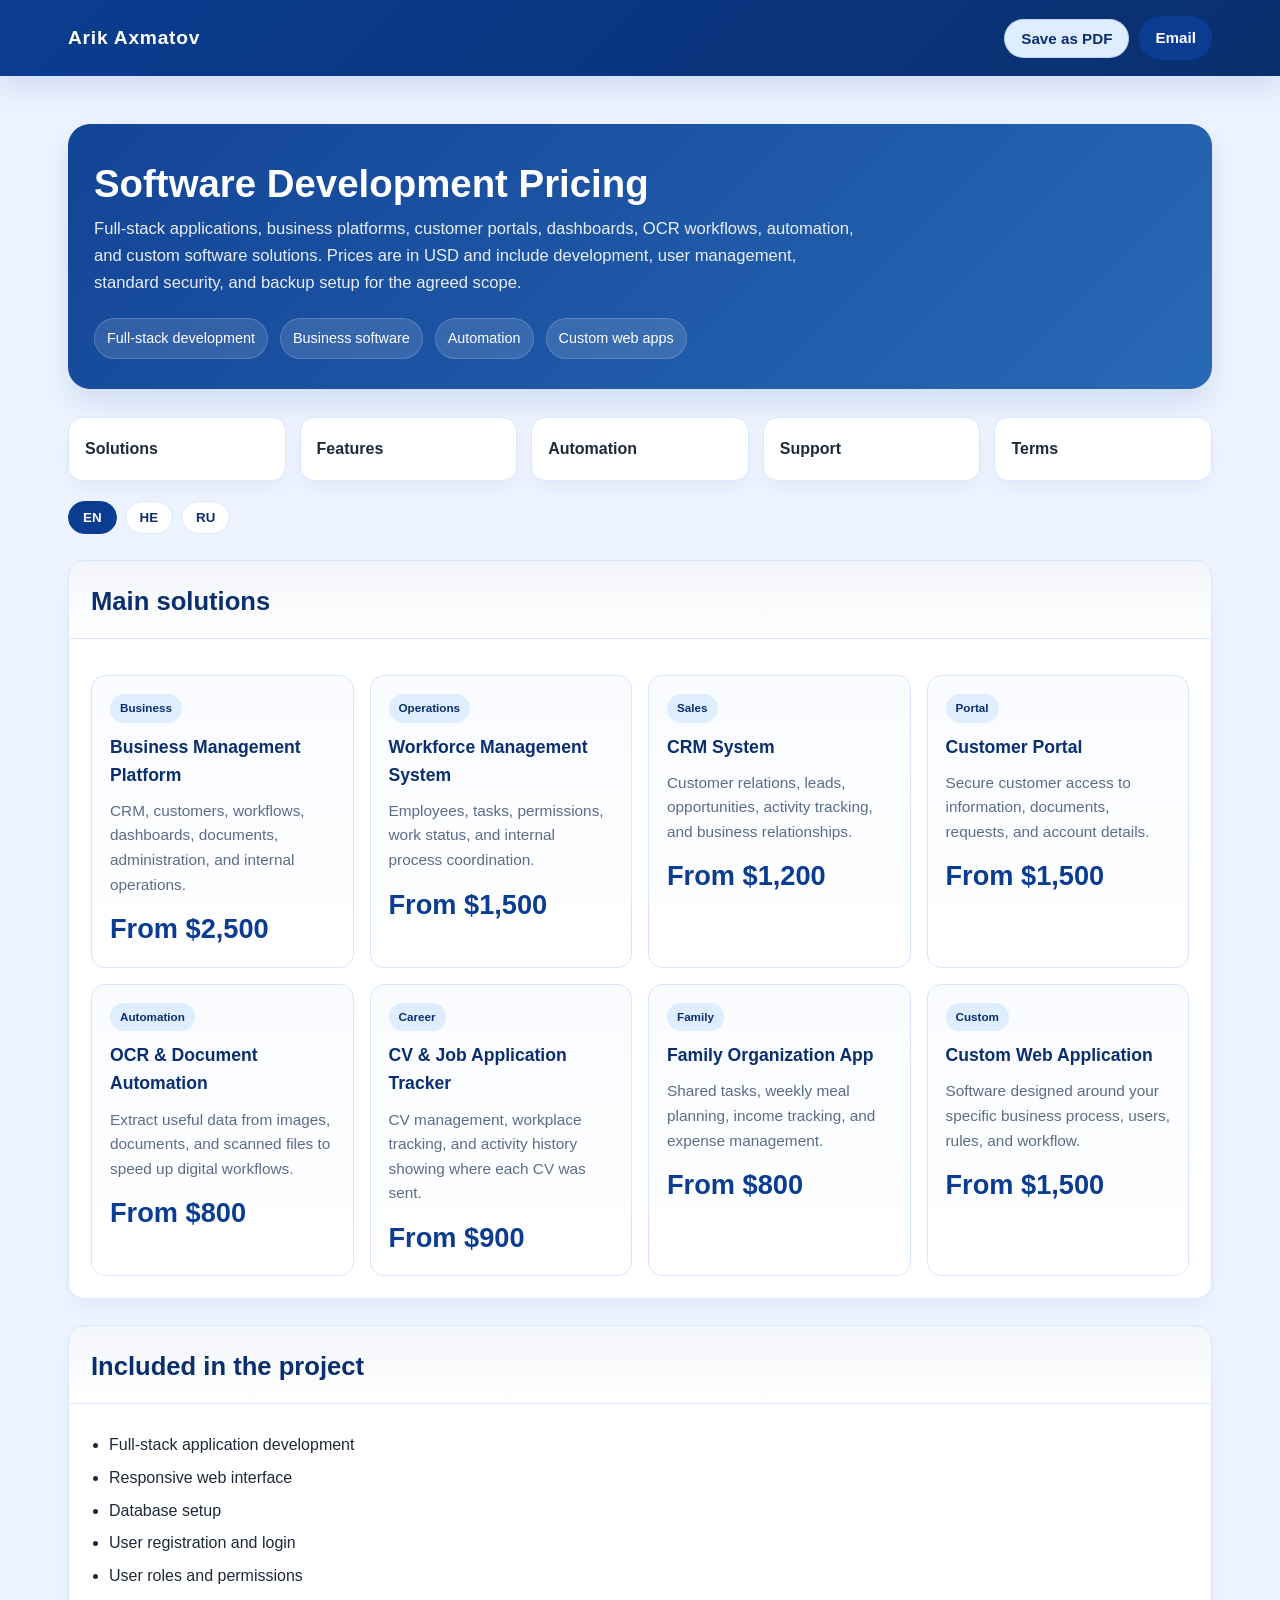
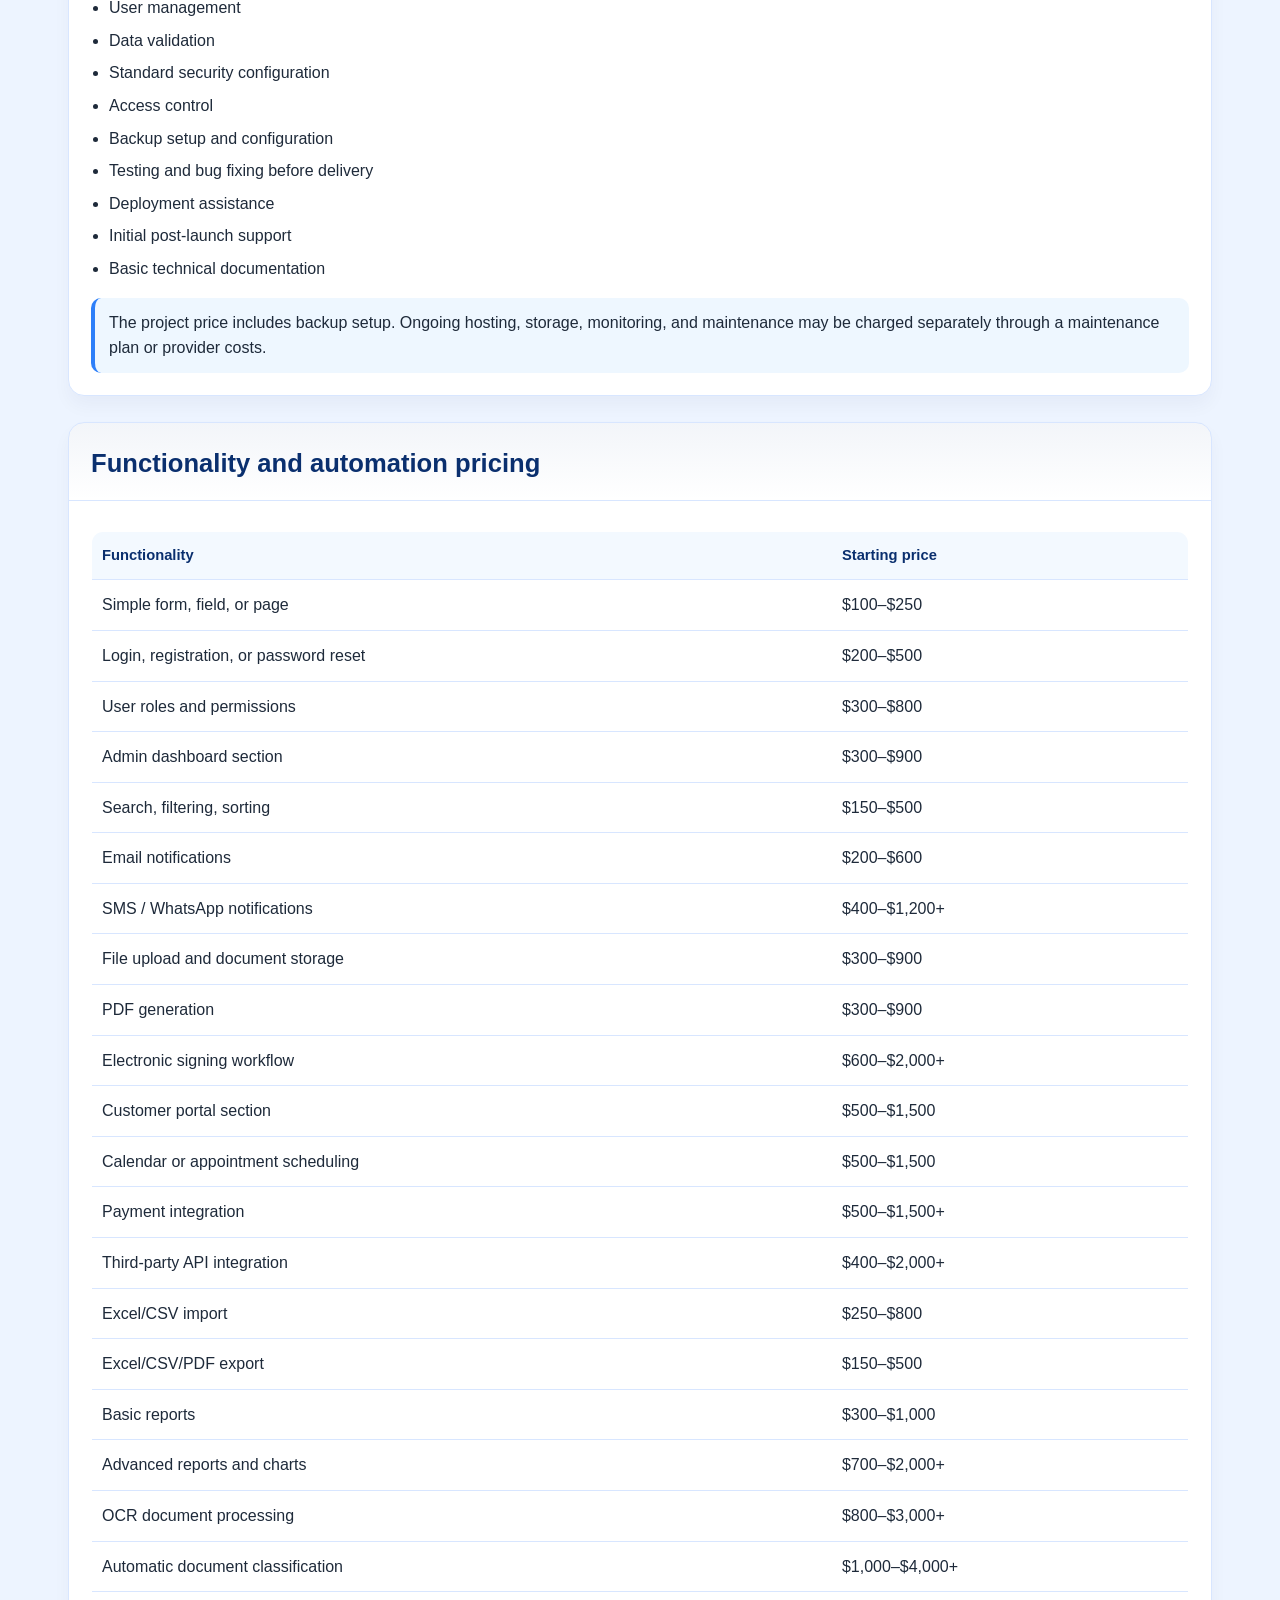
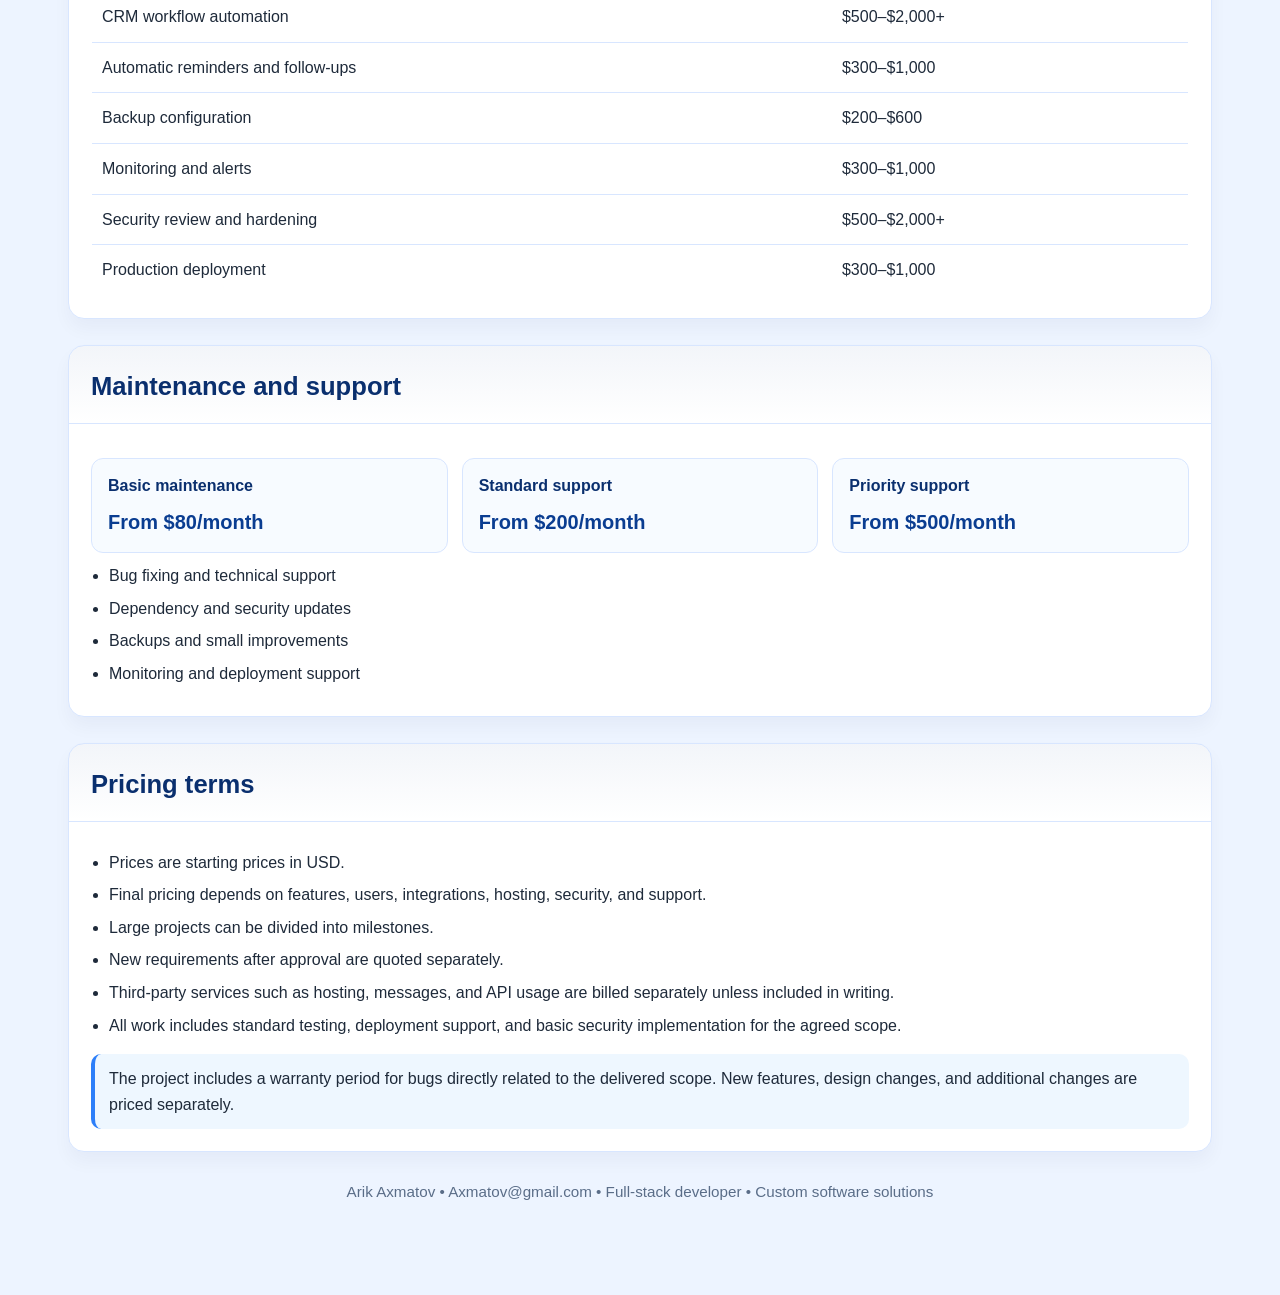
==== pricing.html @ 7293fa76 "Create interactive pricing page for Arik Axmatov in the repository root." ====
<!DOCTYPE html>
<html lang="en">
<head>
  <meta charset="UTF-8" />
  <meta name="viewport" content="width=device-width, initial-scale=1.0" />
  <title>Arik Axmatov | Software Pricing</title>
  <style>
    :root {
      --bg: #edf4ff;
      --panel: #ffffff;
      --primary: #0a3d91;
      --primary-dark: #0a2f6e;
      --primary-soft: #dfeeff;
      --accent: #2d7ff9;
      --text: #1e2a3a;
      --muted: #5a6d88;
      --line: #d8e6ff;
      --success: #1ca56d;
      --warning: #ef8b22;
      --shadow: 0 14px 30px rgba(10, 61, 145, 0.12);
      --radius: 16px;
    }

    * { box-sizing: border-box; }

    html { scroll-behavior: smooth; }

    body {
      margin: 0;
      font-family: Arial, Helvetica, sans-serif;
      background: var(--bg);
      color: var(--text);
      line-height: 1.6;
    }

    .container {
      max-width: 1180px;
      margin: 0 auto;
      padding: 20px 18px 70px;
    }

    .topbar {
      background: linear-gradient(135deg, var(--primary) 0%, var(--primary-dark) 100%);
      color: white;
      box-shadow: var(--shadow);
      position: sticky;
      top: 0;
      z-index: 100;
    }

    .topbar-inner {
      max-width: 1180px;
      margin: 0 auto;
      padding: 16px 18px;
      display: flex;
      align-items: center;
      justify-content: space-between;
      gap: 14px;
      flex-wrap: wrap;
    }

    .brand {
      font-size: 1.2rem;
      font-weight: 700;
      letter-spacing: 0.04em;
    }

    .top-actions {
      display: flex;
      align-items: center;
      gap: 10px;
      flex-wrap: wrap;
    }

    .btn {
      appearance: none;
      border: none;
      border-radius: 999px;
      padding: 10px 16px;
      font-size: 0.95rem;
      font-weight: 600;
      cursor: pointer;
      text-decoration: none;
      transition: 0.2s ease;
      display: inline-block;
      white-space: nowrap;
    }

    .btn-primary {
      background: var(--primary);
      color: white;
    }

    .btn-primary:hover { background: var(--primary-dark); }

    .btn-light {
      background: var(--primary-soft);
      color: var(--primary-dark);
      border: 1px solid rgba(10, 61, 145, 0.15);
    }

    .btn-light:hover { background: #d5e9ff; }

    .hero {
      background: linear-gradient(135deg, rgba(10, 61, 145, 0.96), rgba(19, 90, 173, 0.9));
      color: white;
      border-radius: 22px;
      padding: 38px 26px 30px;
      box-shadow: var(--shadow);
      margin-top: 28px;
      margin-bottom: 24px;
    }

    .hero h1 {
      margin: 0 0 10px;
      font-size: clamp(2rem, 3vw, 3.1rem);
      line-height: 1.15;
    }

    .hero p {
      margin: 0;
      max-width: 760px;
      color: rgba(255,255,255,0.9);
      font-size: 1.04rem;
    }

    .hero-meta {
      display: flex;
      flex-wrap: wrap;
      gap: 12px;
      margin-top: 22px;
    }

    .hero-badge {
      background: rgba(255,255,255,0.12);
      border: 1px solid rgba(255,255,255,0.18);
      padding: 8px 12px;
      border-radius: 999px;
      font-size: 0.9rem;
    }

    .nav-grid {
      display: grid;
      grid-template-columns: repeat(auto-fit, minmax(160px, 1fr));
      gap: 14px;
      margin: 28px 0 20px;
    }

    .nav-item {
      background: var(--panel);
      border: 1px solid var(--line);
      border-radius: 14px;
      padding: 18px 16px;
      box-shadow: 0 10px 18px rgba(17, 32, 68, 0.04);
      text-decoration: none;
      color: var(--text);
      font-weight: 700;
      display: block;
      transition: 0.2s ease;
    }

    .nav-item:hover {
      transform: translateY(-2px);
      border-color: rgba(45, 127, 249, 0.3);
      box-shadow: 0 12px 20px rgba(17, 32, 68, 0.08);
    }

    .section {
      background: var(--panel);
      border: 1px solid var(--line);
      border-radius: var(--radius);
      box-shadow: 0 10px 18px rgba(17, 32, 68, 0.04);
      margin-top: 26px;
      overflow: hidden;
    }

    .section-header {
      background: linear-gradient(180deg, rgba(10, 61, 145, 0.05), transparent);
      border-bottom: 1px solid var(--line);
      padding: 20px 22px 16px;
    }

    .section-header h2 {
      margin: 0;
      font-size: clamp(1.3rem, 2vw, 2rem);
      color: var(--primary-dark);
    }

    .section-body {
      padding: 18px 22px 22px;
    }

    .lang-switcher {
      display: flex;
      flex-wrap: wrap;
      gap: 8px;
      margin: 18px 0 0;
    }

    .lang-btn {
      background: white;
      color: var(--primary-dark);
      border: 1px solid var(--line);
      border-radius: 999px;
      padding: 8px 14px;
      font-weight: 700;
      cursor: pointer;
    }

    .lang-btn.active {
      background: var(--primary);
      color: white;
      border-color: var(--primary);
    }

    .lang-panel { display: none; }
    .lang-panel.active { display: block; }

    .price-grid {
      display: grid;
      grid-template-columns: repeat(auto-fit, minmax(260px, 1fr));
      gap: 16px;
      margin-top: 18px;
    }

    .card {
      background: linear-gradient(180deg, #f9fbff, #ffffff);
      border: 1px solid var(--line);
      border-radius: 14px;
      padding: 18px 18px 16px;
      min-height: 220px;
      position: relative;
    }

    .card h3 {
      margin: 0 0 10px;
      color: var(--primary-dark);
      font-size: 1.1rem;
    }

    .card p {
      margin: 0 0 10px;
      color: var(--muted);
      font-size: 0.96rem;
    }

    .price {
      font-size: 1.7rem;
      font-weight: 800;
      color: var(--primary);
      margin-top: 8px;
      display: block;
    }

    .price small {
      font-size: 0.75rem;
      color: var(--muted);
      font-weight: 600;
    }

    .card .tag {
      display: inline-block;
      background: var(--primary-soft);
      color: var(--primary-dark);
      border-radius: 999px;
      padding: 5px 10px;
      font-size: 0.73rem;
      font-weight: 700;
      margin-bottom: 10px;
    }

    table {
      width: 100%;
      border-collapse: collapse;
      overflow: hidden;
      border-radius: 12px;
      background: white;
      border: 1px solid var(--line);
      margin-top: 12px;
    }

    th, td {
      text-align: left;
      border-bottom: 1px solid var(--line);
      padding: 12px 10px;
      vertical-align: top;
    }

    th {
      background: #f3f9ff;
      color: var(--primary-dark);
      font-size: 0.92rem;
    }

    tr:last-child td { border-bottom: none; }

    ul {
      margin: 10px 0 0 18px;
      padding: 0;
      color: var(--text);
    }

    li { margin-bottom: 7px; }

    .faq {
      display: grid;
      grid-template-columns: repeat(auto-fit, minmax(260px, 1fr));
      gap: 14px;
      margin-top: 16px;
    }

    .mini-box {
      background: #f7fbff;
      border: 1px solid var(--line);
      border-radius: 12px;
      padding: 14px 16px;
    }

    .mini-box h4 {
      margin: 0 0 8px;
      color: var(--primary-dark);
      font-size: 1rem;
    }

    .note {
      background: #eef7ff;
      border-left: 4px solid var(--accent);
      padding: 12px 14px;
      border-radius: 10px;
      color: var(--text);
      margin-top: 16px;
    }

    .footer {
      margin-top: 28px;
      text-align: center;
      color: var(--muted);
      font-size: 0.95rem;
      padding-bottom: 20px;
    }

    @media (max-width: 700px) {
      .hero { padding: 26px 18px 22px; }
      .section-header, .section-body { padding-left: 16px; padding-right: 16px; }
      table { display: block; overflow-x: auto; }
    }

    @media print {
      .topbar, .nav-grid, .lang-switcher, .btn, .top-actions { display: none !important; }
      body { background: white; }
      .section { break-inside: avoid; }
    }
  </style>
</head>
<body>
  <header class="topbar">
    <div class="topbar-inner">
      <div class="brand">Arik Axmatov</div>
      <div class="top-actions">
        <button class="btn btn-light" onclick="window.print()">Save as PDF</button>
        <a class="btn btn-primary" href="mailto:Axmatov@gmail.com">Email</a>
      </div>
    </div>
  </header>

  <div class="container">
    <section class="hero">
      <h1>Software Development Pricing</h1>
      <p>
        Full-stack applications, business platforms, customer portals, dashboards,
        OCR workflows, automation, and custom software solutions. Prices are in USD and
        include development, user management, standard security, and backup setup for the agreed scope.
      </p>
      <div class="hero-meta">
        <span class="hero-badge">Full-stack development</span>
        <span class="hero-badge">Business software</span>
        <span class="hero-badge">Automation</span>
        <span class="hero-badge">Custom web apps</span>
      </div>
    </section>

    <div class="nav-grid">
      <a class="nav-item" href="#solutions">Solutions</a>
      <a class="nav-item" href="#features">Features</a>
      <a class="nav-item" href="#automation">Automation</a>
      <a class="nav-item" href="#maintenance">Support</a>
      <a class="nav-item" href="#terms">Terms</a>
    </div>

    <div class="lang-switcher" aria-label="Language switcher">
      <button class="lang-btn active" data-lang="en">EN</button>
      <button class="lang-btn" data-lang="he">HE</button>
      <button class="lang-btn" data-lang="ru">RU</button>
    </div>

    <div id="en" class="lang-panel active">
      <section class="section" id="solutions">
        <div class="section-header">
          <h2>Main solutions</h2>
        </div>
        <div class="section-body">
          <div class="price-grid">
            <div class="card">
              <span class="tag">Business</span>
              <h3>Business Management Platform</h3>
              <p>CRM, customers, workflows, dashboards, documents, administration, and internal operations.</p>
              <span class="price">From $2,500</span>
            </div>
            <div class="card">
              <span class="tag">Operations</span>
              <h3>Workforce Management System</h3>
              <p>Employees, tasks, permissions, work status, and internal process coordination.</p>
              <span class="price">From $1,500</span>
            </div>
            <div class="card">
              <span class="tag">Sales</span>
              <h3>CRM System</h3>
              <p>Customer relations, leads, opportunities, activity tracking, and business relationships.</p>
              <span class="price">From $1,200</span>
            </div>
            <div class="card">
              <span class="tag">Portal</span>
              <h3>Customer Portal</h3>
              <p>Secure customer access to information, documents, requests, and account details.</p>
              <span class="price">From $1,500</span>
            </div>
            <div class="card">
              <span class="tag">Automation</span>
              <h3>OCR & Document Automation</h3>
              <p>Extract useful data from images, documents, and scanned files to speed up digital workflows.</p>
              <span class="price">From $800</span>
            </div>
            <div class="card">
              <span class="tag">Career</span>
              <h3>CV & Job Application Tracker</h3>
              <p>CV management, workplace tracking, and activity history showing where each CV was sent.</p>
              <span class="price">From $900</span>
            </div>
            <div class="card">
              <span class="tag">Family</span>
              <h3>Family Organization App</h3>
              <p>Shared tasks, weekly meal planning, income tracking, and expense management.</p>
              <span class="price">From $800</span>
            </div>
            <div class="card">
              <span class="tag">Custom</span>
              <h3>Custom Web Application</h3>
              <p>Software designed around your specific business process, users, rules, and workflow.</p>
              <span class="price">From $1,500</span>
            </div>
          </div>
        </div>
      </section>

      <section class="section" id="features">
        <div class="section-header">
          <h2>Included in the project</h2>
        </div>
        <div class="section-body">
          <ul>
            <li>Full-stack application development</li>
            <li>Responsive web interface</li>
            <li>Database setup</li>
            <li>User registration and login</li>
            <li>User roles and permissions</li>
            <li>User management</li>
            <li>Data validation</li>
            <li>Standard security configuration</li>
            <li>Access control</li>
            <li>Backup setup and configuration</li>
            <li>Testing and bug fixing before delivery</li>
            <li>Deployment assistance</li>
            <li>Initial post-launch support</li>
            <li>Basic technical documentation</li>
          </ul>
          <div class="note">
            The project price includes backup setup. Ongoing hosting, storage, monitoring, and maintenance may be charged separately through a maintenance plan or provider costs.
          </div>
        </div>
      </section>

      <section class="section" id="automation">
        <div class="section-header">
          <h2>Functionality and automation pricing</h2>
        </div>
        <div class="section-body">
          <table>
            <thead>
              <tr>
                <th>Functionality</th>
                <th>Starting price</th>
              </tr>
            </thead>
            <tbody>
              <tr><td>Simple form, field, or page</td><td>$100–$250</td></tr>
              <tr><td>Login, registration, or password reset</td><td>$200–$500</td></tr>
              <tr><td>User roles and permissions</td><td>$300–$800</td></tr>
              <tr><td>Admin dashboard section</td><td>$300–$900</td></tr>
              <tr><td>Search, filtering, sorting</td><td>$150–$500</td></tr>
              <tr><td>Email notifications</td><td>$200–$600</td></tr>
              <tr><td>SMS / WhatsApp notifications</td><td>$400–$1,200+</td></tr>
              <tr><td>File upload and document storage</td><td>$300–$900</td></tr>
              <tr><td>PDF generation</td><td>$300–$900</td></tr>
              <tr><td>Electronic signing workflow</td><td>$600–$2,000+</td></tr>
              <tr><td>Customer portal section</td><td>$500–$1,500</td></tr>
              <tr><td>Calendar or appointment scheduling</td><td>$500–$1,500</td></tr>
              <tr><td>Payment integration</td><td>$500–$1,500+</td></tr>
              <tr><td>Third-party API integration</td><td>$400–$2,000+</td></tr>
              <tr><td>Excel/CSV import</td><td>$250–$800</td></tr>
              <tr><td>Excel/CSV/PDF export</td><td>$150–$500</td></tr>
              <tr><td>Basic reports</td><td>$300–$1,000</td></tr>
              <tr><td>Advanced reports and charts</td><td>$700–$2,000+</td></tr>
              <tr><td>OCR document processing</td><td>$800–$3,000+</td></tr>
              <tr><td>Automatic document classification</td><td>$1,000–$4,000+</td></tr>
              <tr><td>CRM workflow automation</td><td>$500–$2,000+</td></tr>
              <tr><td>Automatic reminders and follow-ups</td><td>$300–$1,000</td></tr>
              <tr><td>Backup configuration</td><td>$200–$600</td></tr>
              <tr><td>Monitoring and alerts</td><td>$300–$1,000</td></tr>
              <tr><td>Security review and hardening</td><td>$500–$2,000+</td></tr>
              <tr><td>Production deployment</td><td>$300–$1,000</td></tr>
            </tbody>
          </table>
        </div>
      </section>

      <section class="section" id="maintenance">
        <div class="section-header">
          <h2>Maintenance and support</h2>
        </div>
        <div class="section-body">
          <div class="faq">
            <div class="mini-box">
              <h4>Basic maintenance</h4>
              <div class="price" style="font-size:1.25rem;">From $80/month</div>
            </div>
            <div class="mini-box">
              <h4>Standard support</h4>
              <div class="price" style="font-size:1.25rem;">From $200/month</div>
            </div>
            <div class="mini-box">
              <h4>Priority support</h4>
              <div class="price" style="font-size:1.25rem;">From $500/month</div>
            </div>
          </div>
          <ul>
            <li>Bug fixing and technical support</li>
            <li>Dependency and security updates</li>
            <li>Backups and small improvements</li>
            <li>Monitoring and deployment support</li>
          </ul>
        </div>
      </section>

      <section class="section" id="terms">
        <div class="section-header">
          <h2>Pricing terms</h2>
        </div>
        <div class="section-body">
          <ul>
            <li>Prices are starting prices in USD.</li>
            <li>Final pricing depends on features, users, integrations, hosting, security, and support.</li>
            <li>Large projects can be divided into milestones.</li>
            <li>New requirements after approval are quoted separately.</li>
            <li>Third-party services such as hosting, messages, and API usage are billed separately unless included in writing.</li>
            <li>All work includes standard testing, deployment support, and basic security implementation for the agreed scope.</li>
          </ul>
          <div class="note">
            The project includes a warranty period for bugs directly related to the delivered scope. New features, design changes, and additional changes are priced separately.
          </div>
        </div>
      </section>
    </div>

    <div id="he" class="lang-panel">
      <section class="section">
        <div class="section-header">
          <h2>מחירון שירותי פיתוח תוכנה</h2>
        </div>
        <div class="section-body">
          <p>פיתוח אפליקציות, פלטפורמות עסקיות, פורטלים ללקוחות, דשבורדים, אוטומציות, ופתרונות מותאמים אישית.</p>
          <div class="price-grid">
            <div class="card"><h3>פלטפורמת ניהול עסקית</h3><span class="price">מ-$2,500</span></div>
            <div class="card"><h3>מערכת ניהול עובדים</h3><span class="price">מ-$1,500</span></div>
            <div class="card"><h3>CRM</h3><span class="price">מ-$1,200</span></div>
            <div class="card"><h3>פורטל לקוחות</h3><span class="price">מ-$1,500</span></div>
            <div class="card"><h3>OCR ואוטומציה</h3><span class="price">מ-$800</span></div>
            <div class="card"><h3>מעקב קורות חיים והגשות</h3><span class="price">מ-$900</span></div>
            <div class="card"><h3>אפליקציית משפחה</h3><span class="price">מ-$800</span></div>
            <div class="card"><h3>יישום מותאם אישית</h3><span class="price">מ-$1,500</span></div>
          </div>
          <ul>
            <li>פיתוח מלא</li>
            <li>ניהול משתמשים והרשאות</li>
            <li>אבטחה בסיסית</li>
            <li>גיבויים</li>
            <li>תמיכה ראשונית</li>
          </ul>
        </div>
      </section>
    </div>

    <div id="ru" class="lang-panel">
      <section class="section">
        <div class="section-header">
          <h2>Прайс-лист разработки программного обеспечения</h2>
        </div>
        <div class="section-body">
          <p>Разработка веб-приложений, бизнес-платформ, клиентских порталов, автоматизаций и индивидуальных решений.</p>
          <div class="price-grid">
            <div class="card"><h3>Бизнес-платформа</h3><span class="price">от $2,500</span></div>
            <div class="card"><h3>Система управления персоналом</h3><span class="price">от $1,500</span></div>
            <div class="card"><h3>CRM</h3><span class="price">от $1,200</span></div>
            <div class="card"><h3>Клиентский портал</h3><span class="price">от $1,500</span></div>
            <div class="card"><h3>OCR и автоматизация документов</h3><span class="price">от $800</span></div>
            <div class="card"><h3>Трекер резюме и вакансий</h3><span class="price">от $900</span></div>
            <div class="card"><h3>Семейное приложение</h3><span class="price">от $800</span></div>
            <div class="card"><h3>Индивидуальное приложение</h3><span class="price">от $1,500</span></div>
          </div>
          <ul>
            <li>Полная разработка</li>
            <li>Управление пользователями</li>
            <li>Базовая безопасность</li>
            <li>Резервные копии</li>
            <li>Поддержка после запуска</li>
          </ul>
        </div>
      </section>
    </div>

    <div class="footer">
      Arik Axmatov • Axmatov@gmail.com • Full-stack developer • Custom software solutions
    </div>
  </div>

  <script>
    const langButtons = document.querySelectorAll('.lang-btn');
    const panels = document.querySelectorAll('.lang-panel');

    langButtons.forEach((button) => {
      button.addEventListener('click', () => {
        const target = button.dataset.lang;

        langButtons.forEach((btn) => btn.classList.toggle('active', btn === button));
        panels.forEach((panel) => {
          panel.classList.toggle('active', panel.id === target);
        });
      });
    });
  </script>
</body>
</html>
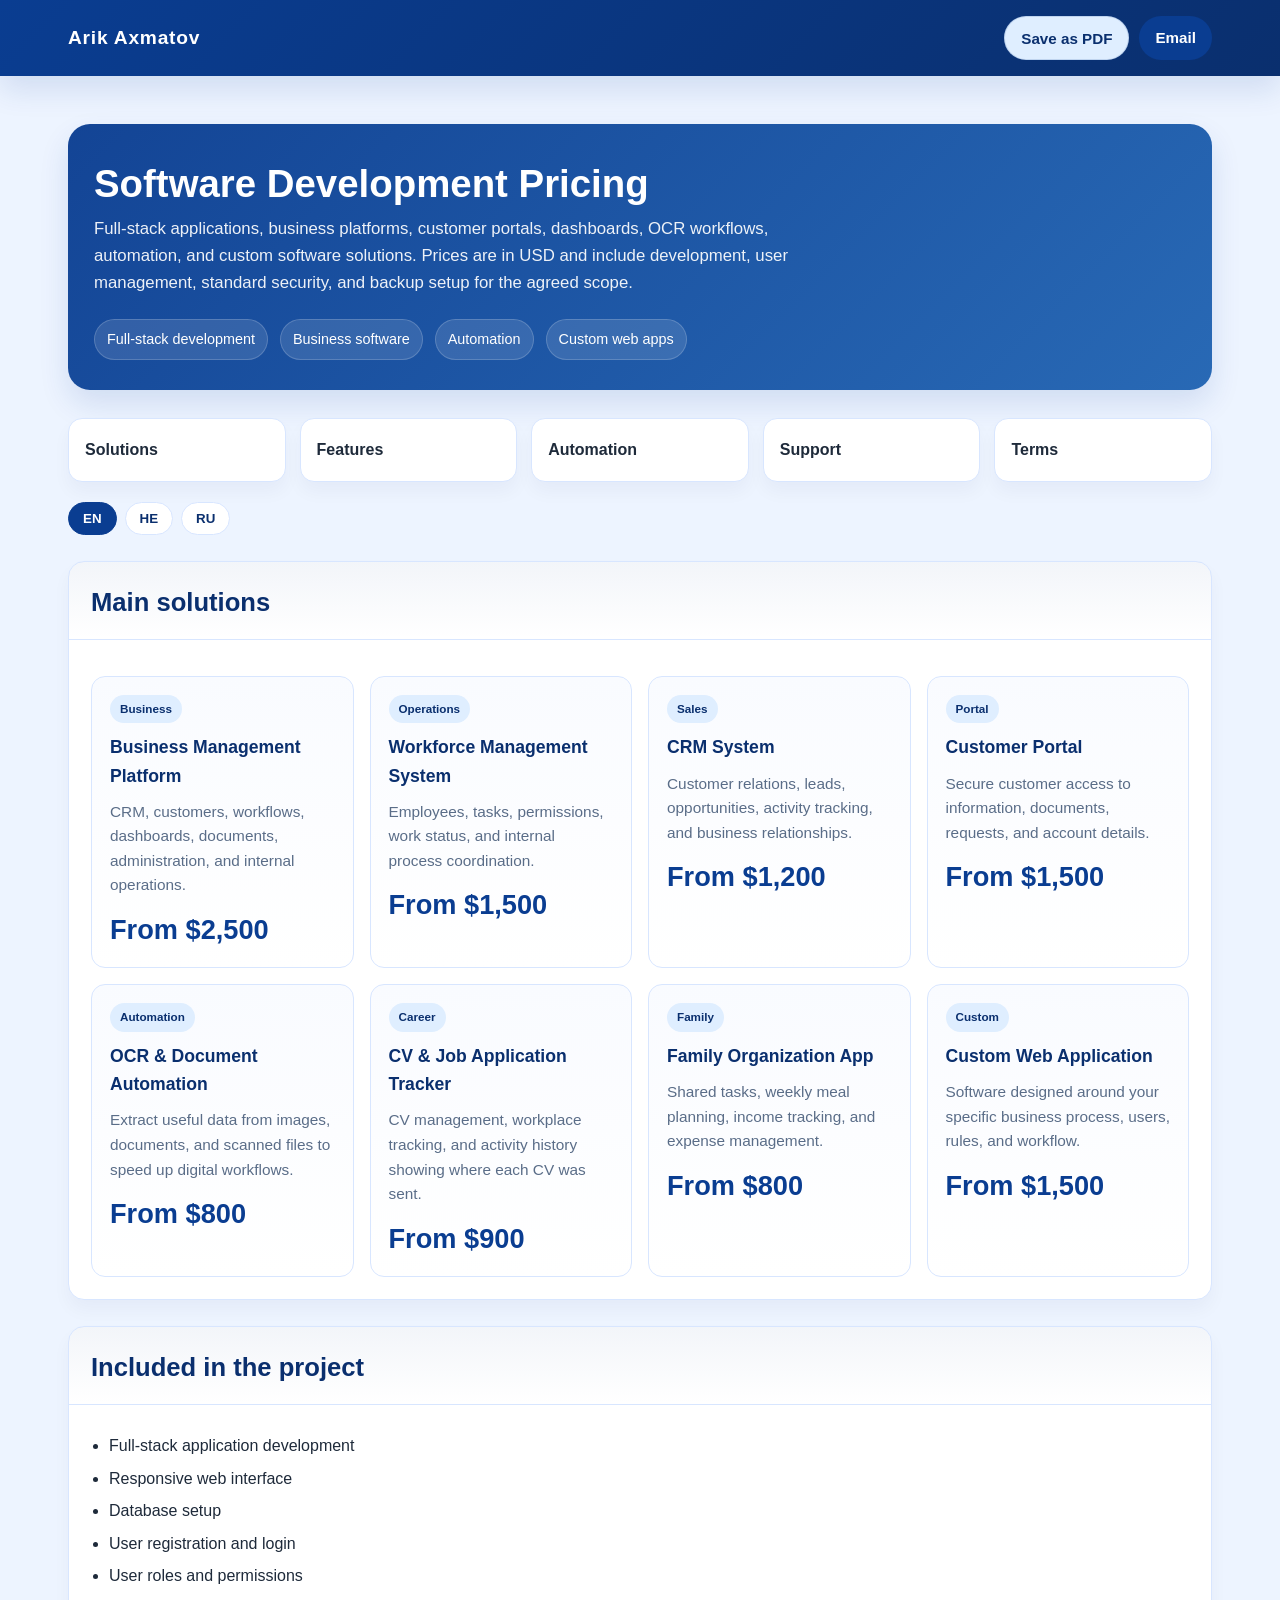
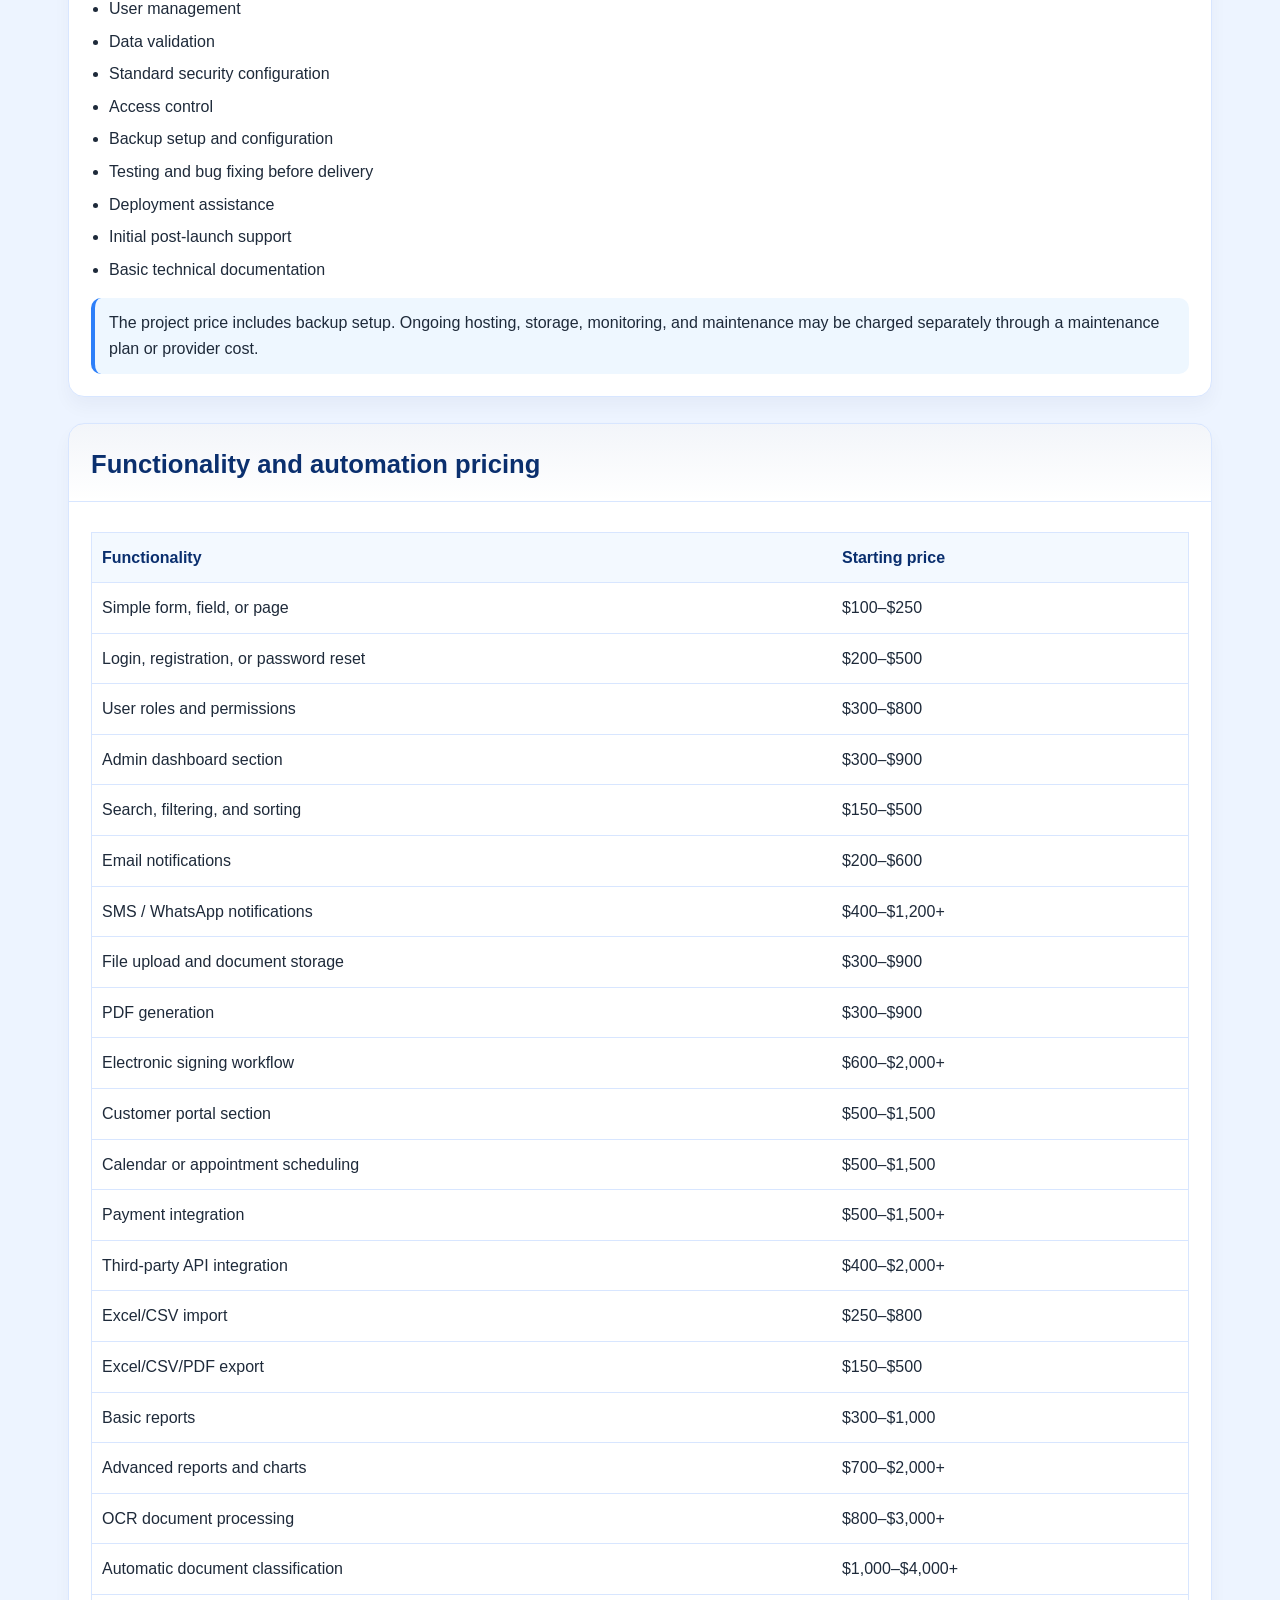
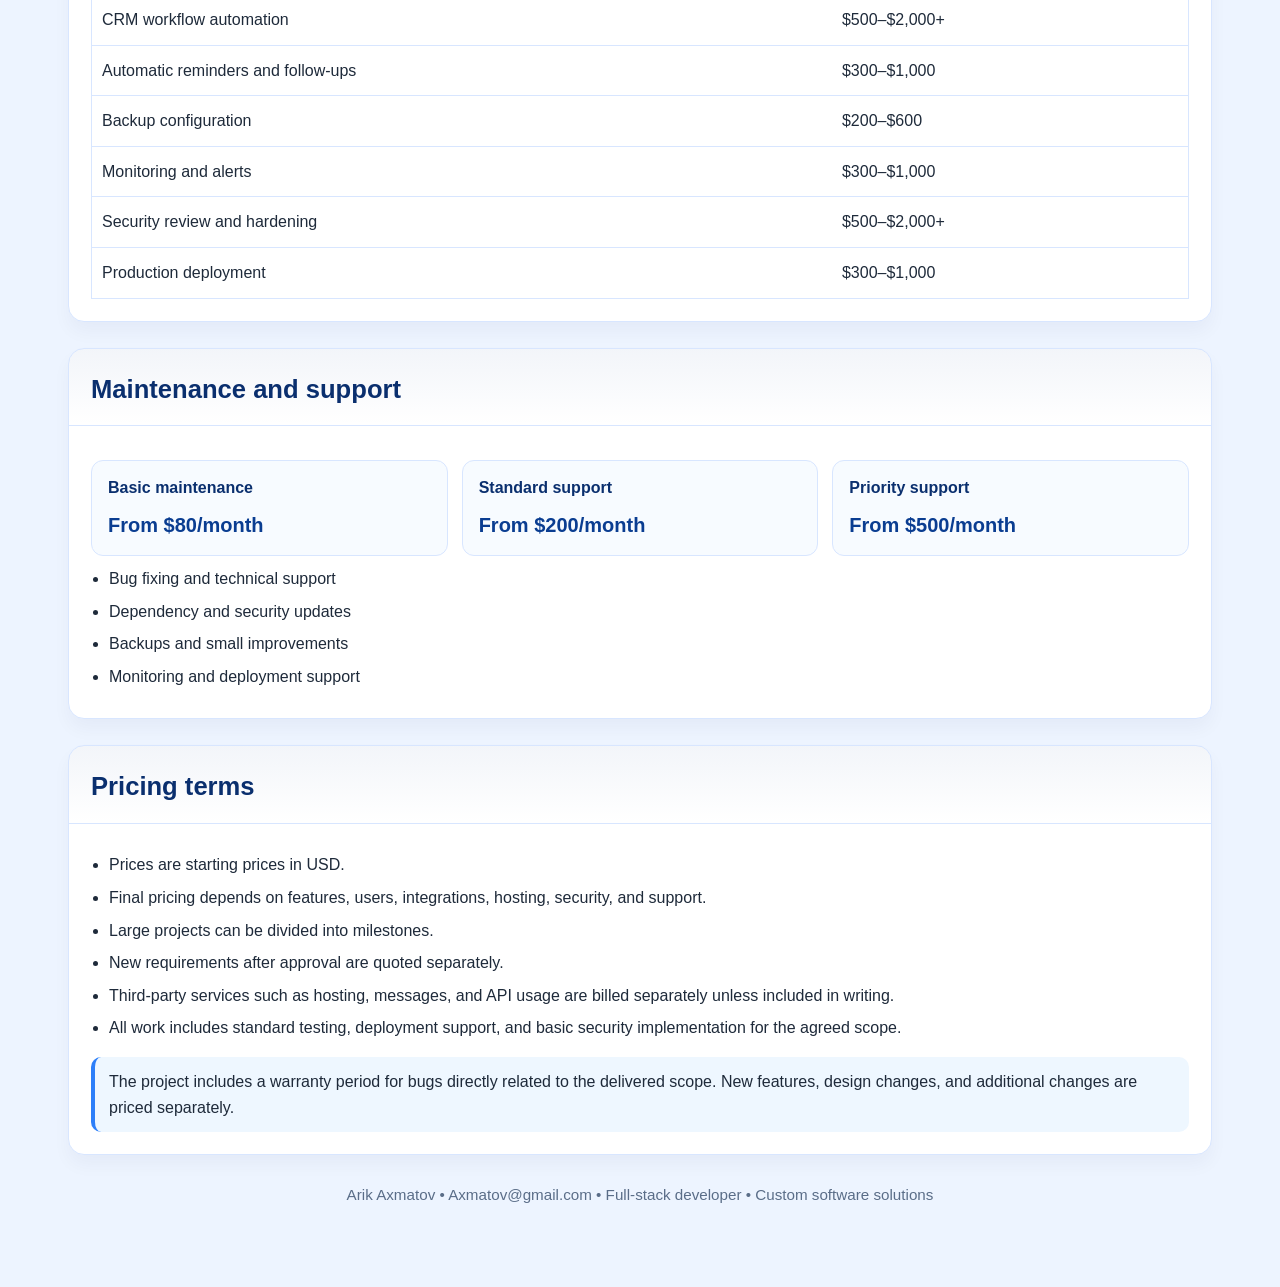
==== commit 7c2679a5: "Update pricing page with complete English/Hebrew/Russian translations and improved content." ====
--- a/pricing.html
+++ b/pricing.html
@@ -22,334 +22,64 @@
     }
 
     * { box-sizing: border-box; }
-
     html { scroll-behavior: smooth; }
-
     body {
-      margin: 0;
-      font-family: Arial, Helvetica, sans-serif;
-      background: var(--bg);
-      color: var(--text);
-      line-height: 1.6;
-    }
-
-    .container {
-      max-width: 1180px;
-      margin: 0 auto;
-      padding: 20px 18px 70px;
-    }
-
+      margin: 0; font-family: Arial, Helvetica, sans-serif; background: var(--bg); color: var(--text); line-height: 1.6;
+    }
+    .container { max-width: 1180px; margin: 0 auto; padding: 20px 18px 60px; }
     .topbar {
       background: linear-gradient(135deg, var(--primary) 0%, var(--primary-dark) 100%);
-      color: white;
-      box-shadow: var(--shadow);
-      position: sticky;
-      top: 0;
-      z-index: 100;
-    }
-
-    .topbar-inner {
-      max-width: 1180px;
-      margin: 0 auto;
-      padding: 16px 18px;
-      display: flex;
-      align-items: center;
-      justify-content: space-between;
-      gap: 14px;
-      flex-wrap: wrap;
-    }
-
-    .brand {
-      font-size: 1.2rem;
-      font-weight: 700;
-      letter-spacing: 0.04em;
-    }
-
-    .top-actions {
-      display: flex;
-      align-items: center;
-      gap: 10px;
-      flex-wrap: wrap;
-    }
-
-    .btn {
-      appearance: none;
-      border: none;
-      border-radius: 999px;
-      padding: 10px 16px;
-      font-size: 0.95rem;
-      font-weight: 600;
-      cursor: pointer;
-      text-decoration: none;
-      transition: 0.2s ease;
-      display: inline-block;
-      white-space: nowrap;
-    }
-
-    .btn-primary {
-      background: var(--primary);
-      color: white;
-    }
-
+      color: white; position: sticky; top: 0; z-index: 100; box-shadow: var(--shadow);
+    }
+    .topbar-inner { max-width: 1180px; margin: 0 auto; padding: 16px 18px; display: flex; justify-content: space-between; align-items: center; gap: 12px; flex-wrap: wrap; }
+    .brand { font-size: 1.2rem; font-weight: 700; letter-spacing: 0.04em; }
+    .top-actions { display: flex; gap: 10px; flex-wrap: wrap; }
+    .btn { appearance: none; border: none; border-radius: 999px; padding: 10px 16px; font-size: 0.95rem; font-weight: 600; cursor: pointer; text-decoration: none; display: inline-block; white-space: nowrap; }
+    .btn-primary { background: var(--primary); color: white; }
     .btn-primary:hover { background: var(--primary-dark); }
-
-    .btn-light {
-      background: var(--primary-soft);
-      color: var(--primary-dark);
-      border: 1px solid rgba(10, 61, 145, 0.15);
-    }
-
-    .btn-light:hover { background: #d5e9ff; }
+    .btn-light { background: var(--primary-soft); color: var(--primary-dark); border: 1px solid rgba(10,61,145,0.15); }
+    .btn-light:hover { background: #d8e9ff; }
 
     .hero {
       background: linear-gradient(135deg, rgba(10, 61, 145, 0.96), rgba(19, 90, 173, 0.9));
-      color: white;
-      border-radius: 22px;
-      padding: 38px 26px 30px;
-      box-shadow: var(--shadow);
-      margin-top: 28px;
-      margin-bottom: 24px;
-    }
-
-    .hero h1 {
-      margin: 0 0 10px;
-      font-size: clamp(2rem, 3vw, 3.1rem);
-      line-height: 1.15;
-    }
-
-    .hero p {
-      margin: 0;
-      max-width: 760px;
-      color: rgba(255,255,255,0.9);
-      font-size: 1.04rem;
-    }
-
-    .hero-meta {
-      display: flex;
-      flex-wrap: wrap;
-      gap: 12px;
-      margin-top: 22px;
-    }
-
-    .hero-badge {
-      background: rgba(255,255,255,0.12);
-      border: 1px solid rgba(255,255,255,0.18);
-      padding: 8px 12px;
-      border-radius: 999px;
-      font-size: 0.9rem;
-    }
-
-    .nav-grid {
-      display: grid;
-      grid-template-columns: repeat(auto-fit, minmax(160px, 1fr));
-      gap: 14px;
-      margin: 28px 0 20px;
-    }
-
-    .nav-item {
-      background: var(--panel);
-      border: 1px solid var(--line);
-      border-radius: 14px;
-      padding: 18px 16px;
-      box-shadow: 0 10px 18px rgba(17, 32, 68, 0.04);
-      text-decoration: none;
-      color: var(--text);
-      font-weight: 700;
-      display: block;
-      transition: 0.2s ease;
-    }
-
-    .nav-item:hover {
-      transform: translateY(-2px);
-      border-color: rgba(45, 127, 249, 0.3);
-      box-shadow: 0 12px 20px rgba(17, 32, 68, 0.08);
-    }
-
-    .section {
-      background: var(--panel);
-      border: 1px solid var(--line);
-      border-radius: var(--radius);
-      box-shadow: 0 10px 18px rgba(17, 32, 68, 0.04);
-      margin-top: 26px;
-      overflow: hidden;
-    }
-
-    .section-header {
-      background: linear-gradient(180deg, rgba(10, 61, 145, 0.05), transparent);
-      border-bottom: 1px solid var(--line);
-      padding: 20px 22px 16px;
-    }
-
-    .section-header h2 {
-      margin: 0;
-      font-size: clamp(1.3rem, 2vw, 2rem);
-      color: var(--primary-dark);
-    }
-
-    .section-body {
-      padding: 18px 22px 22px;
-    }
-
-    .lang-switcher {
-      display: flex;
-      flex-wrap: wrap;
-      gap: 8px;
-      margin: 18px 0 0;
-    }
-
-    .lang-btn {
-      background: white;
-      color: var(--primary-dark);
-      border: 1px solid var(--line);
-      border-radius: 999px;
-      padding: 8px 14px;
-      font-weight: 700;
-      cursor: pointer;
-    }
-
-    .lang-btn.active {
-      background: var(--primary);
-      color: white;
-      border-color: var(--primary);
-    }
-
+      color: white; border-radius: 22px; padding: 38px 26px 30px; margin-top: 28px; box-shadow: var(--shadow);
+    }
+    .hero h1 { margin: 0 0 10px; font-size: clamp(2rem, 3vw, 3.3rem); line-height: 1.15; }
+    .hero p { margin: 0; max-width: 760px; color: rgba(255,255,255,0.92); font-size: 1.05rem; }
+    .hero-meta { display: flex; flex-wrap: wrap; gap: 12px; margin-top: 22px; }
+    .hero-badge { background: rgba(255,255,255,0.12); border: 1px solid rgba(255,255,255,0.18); padding: 8px 12px; border-radius: 999px; font-size: 0.9rem; }
+    .nav-grid { display: grid; grid-template-columns: repeat(auto-fit, minmax(160px, 1fr)); gap: 14px; margin: 28px 0 20px; }
+    .nav-item { background: var(--panel); border: 1px solid var(--line); border-radius: 14px; padding: 18px 16px; box-shadow: 0 10px 18px rgba(17,32,68,0.04); text-decoration: none; color: var(--text); font-weight: 700; display: block; }
+    .nav-item:hover { transform: translateY(-2px); border-color: rgba(45,127,249,0.3); }
+    .section { background: var(--panel); border: 1px solid var(--line); border-radius: var(--radius); box-shadow: 0 10px 18px rgba(17,32,68,0.04); margin-top: 26px; overflow: hidden; }
+    .section-header { background: linear-gradient(180deg, rgba(10,61,145,0.05), transparent); border-bottom: 1px solid var(--line); padding: 20px 22px 16px; }
+    .section-header h2 { margin: 0; font-size: clamp(1.3rem, 2vw, 2rem); color: var(--primary-dark); }
+    .section-body { padding: 18px 22px 22px; }
+    .lang-switcher { display: flex; flex-wrap: wrap; gap: 8px; margin: 18px 0 0; }
+    .lang-btn { background: white; color: var(--primary-dark); border: 1px solid var(--line); border-radius: 999px; padding: 8px 14px; font-weight: 700; cursor: pointer; }
+    .lang-btn.active { background: var(--primary); color: white; border-color: var(--primary); }
     .lang-panel { display: none; }
     .lang-panel.active { display: block; }
-
-    .price-grid {
-      display: grid;
-      grid-template-columns: repeat(auto-fit, minmax(260px, 1fr));
-      gap: 16px;
-      margin-top: 18px;
-    }
-
-    .card {
-      background: linear-gradient(180deg, #f9fbff, #ffffff);
-      border: 1px solid var(--line);
-      border-radius: 14px;
-      padding: 18px 18px 16px;
-      min-height: 220px;
-      position: relative;
-    }
-
-    .card h3 {
-      margin: 0 0 10px;
-      color: var(--primary-dark);
-      font-size: 1.1rem;
-    }
-
-    .card p {
-      margin: 0 0 10px;
-      color: var(--muted);
-      font-size: 0.96rem;
-    }
-
-    .price {
-      font-size: 1.7rem;
-      font-weight: 800;
-      color: var(--primary);
-      margin-top: 8px;
-      display: block;
-    }
-
-    .price small {
-      font-size: 0.75rem;
-      color: var(--muted);
-      font-weight: 600;
-    }
-
-    .card .tag {
-      display: inline-block;
-      background: var(--primary-soft);
-      color: var(--primary-dark);
-      border-radius: 999px;
-      padding: 5px 10px;
-      font-size: 0.73rem;
-      font-weight: 700;
-      margin-bottom: 10px;
-    }
-
-    table {
-      width: 100%;
-      border-collapse: collapse;
-      overflow: hidden;
-      border-radius: 12px;
-      background: white;
-      border: 1px solid var(--line);
-      margin-top: 12px;
-    }
-
-    th, td {
-      text-align: left;
-      border-bottom: 1px solid var(--line);
-      padding: 12px 10px;
-      vertical-align: top;
-    }
-
-    th {
-      background: #f3f9ff;
-      color: var(--primary-dark);
-      font-size: 0.92rem;
-    }
-
+    .price-grid { display: grid; grid-template-columns: repeat(auto-fit, minmax(260px,1fr)); gap: 16px; margin-top: 18px; }
+    .card { background: linear-gradient(180deg, #f9fbff, #ffffff); border: 1px solid var(--line); border-radius: 14px; padding: 18px 18px 16px; min-height: 220px; }
+    .card h3 { margin: 0 0 10px; color: var(--primary-dark); font-size: 1.1rem; }
+    .card p { margin: 0 0 10px; color: var(--muted); font-size: 0.96rem; }
+    .price { font-size: 1.7rem; font-weight: 800; color: var(--primary); margin-top: 8px; display: block; }
+    .price small { font-size: 0.75rem; color: var(--muted); font-weight: 600; }
+    .tag { display: inline-block; background: var(--primary-soft); color: var(--primary-dark); border-radius: 999px; padding: 5px 10px; font-size: 0.73rem; font-weight: 700; margin-bottom: 10px; }
+    table { width: 100%; border-collapse: collapse; background: white; border: 1px solid var(--line); margin-top: 12px; }
+    th, td { text-align: left; border-bottom: 1px solid var(--line); padding: 12px 10px; vertical-align: top; }
+    th { background: #f3f9ff; color: var(--primary-dark); }
     tr:last-child td { border-bottom: none; }
-
-    ul {
-      margin: 10px 0 0 18px;
-      padding: 0;
-      color: var(--text);
-    }
-
+    ul { margin: 10px 0 0 18px; padding: 0; }
     li { margin-bottom: 7px; }
-
-    .faq {
-      display: grid;
-      grid-template-columns: repeat(auto-fit, minmax(260px, 1fr));
-      gap: 14px;
-      margin-top: 16px;
-    }
-
-    .mini-box {
-      background: #f7fbff;
-      border: 1px solid var(--line);
-      border-radius: 12px;
-      padding: 14px 16px;
-    }
-
-    .mini-box h4 {
-      margin: 0 0 8px;
-      color: var(--primary-dark);
-      font-size: 1rem;
-    }
-
-    .note {
-      background: #eef7ff;
-      border-left: 4px solid var(--accent);
-      padding: 12px 14px;
-      border-radius: 10px;
-      color: var(--text);
-      margin-top: 16px;
-    }
-
-    .footer {
-      margin-top: 28px;
-      text-align: center;
-      color: var(--muted);
-      font-size: 0.95rem;
-      padding-bottom: 20px;
-    }
-
-    @media (max-width: 700px) {
-      .hero { padding: 26px 18px 22px; }
-      .section-header, .section-body { padding-left: 16px; padding-right: 16px; }
-      table { display: block; overflow-x: auto; }
-    }
-
-    @media print {
-      .topbar, .nav-grid, .lang-switcher, .btn, .top-actions { display: none !important; }
-      body { background: white; }
-      .section { break-inside: avoid; }
-    }
+    .faq { display: grid; grid-template-columns: repeat(auto-fit, minmax(260px, 1fr)); gap: 14px; margin-top: 16px; }
+    .mini-box { background: #f7fbff; border: 1px solid var(--line); border-radius: 12px; padding: 14px 16px; }
+    .mini-box h4 { margin: 0 0 8px; color: var(--primary-dark); font-size: 1rem; }
+    .note { background: #eef7ff; border-left: 4px solid var(--accent); padding: 12px 14px; border-radius: 10px; margin-top: 16px; }
+    .footer { margin-top: 28px; text-align: center; color: var(--muted); font-size: 0.95rem; padding-bottom: 20px; }
+    @media (max-width:700px) { .hero { padding: 26px 18px 22px; } .section-header, .section-body { padding-left: 16px; padding-right: 16px; } table { display: block; overflow-x: auto; } }
+    @media print { .topbar, .nav-grid, .lang-switcher, .btn, .top-actions { display: none !important; } body { background: white; } }
   </style>
 </head>
 <body>
@@ -366,11 +96,7 @@
   <div class="container">
     <section class="hero">
       <h1>Software Development Pricing</h1>
-      <p>
-        Full-stack applications, business platforms, customer portals, dashboards,
-        OCR workflows, automation, and custom software solutions. Prices are in USD and
-        include development, user management, standard security, and backup setup for the agreed scope.
-      </p>
+      <p>Full-stack applications, business platforms, customer portals, dashboards, OCR workflows, automation, and custom software solutions. Prices are in USD and include development, user management, standard security, and backup setup for the agreed scope.</p>
       <div class="hero-meta">
         <span class="hero-badge">Full-stack development</span>
         <span class="hero-badge">Business software</span>
@@ -395,67 +121,23 @@
 
     <div id="en" class="lang-panel active">
       <section class="section" id="solutions">
-        <div class="section-header">
-          <h2>Main solutions</h2>
-        </div>
+        <div class="section-header"><h2>Main solutions</h2></div>
         <div class="section-body">
           <div class="price-grid">
-            <div class="card">
-              <span class="tag">Business</span>
-              <h3>Business Management Platform</h3>
-              <p>CRM, customers, workflows, dashboards, documents, administration, and internal operations.</p>
-              <span class="price">From $2,500</span>
-            </div>
-            <div class="card">
-              <span class="tag">Operations</span>
-              <h3>Workforce Management System</h3>
-              <p>Employees, tasks, permissions, work status, and internal process coordination.</p>
-              <span class="price">From $1,500</span>
-            </div>
-            <div class="card">
-              <span class="tag">Sales</span>
-              <h3>CRM System</h3>
-              <p>Customer relations, leads, opportunities, activity tracking, and business relationships.</p>
-              <span class="price">From $1,200</span>
-            </div>
-            <div class="card">
-              <span class="tag">Portal</span>
-              <h3>Customer Portal</h3>
-              <p>Secure customer access to information, documents, requests, and account details.</p>
-              <span class="price">From $1,500</span>
-            </div>
-            <div class="card">
-              <span class="tag">Automation</span>
-              <h3>OCR & Document Automation</h3>
-              <p>Extract useful data from images, documents, and scanned files to speed up digital workflows.</p>
-              <span class="price">From $800</span>
-            </div>
-            <div class="card">
-              <span class="tag">Career</span>
-              <h3>CV & Job Application Tracker</h3>
-              <p>CV management, workplace tracking, and activity history showing where each CV was sent.</p>
-              <span class="price">From $900</span>
-            </div>
-            <div class="card">
-              <span class="tag">Family</span>
-              <h3>Family Organization App</h3>
-              <p>Shared tasks, weekly meal planning, income tracking, and expense management.</p>
-              <span class="price">From $800</span>
-            </div>
-            <div class="card">
-              <span class="tag">Custom</span>
-              <h3>Custom Web Application</h3>
-              <p>Software designed around your specific business process, users, rules, and workflow.</p>
-              <span class="price">From $1,500</span>
-            </div>
+            <div class="card"><span class="tag">Business</span><h3>Business Management Platform</h3><p>CRM, customers, workflows, dashboards, documents, administration, and internal operations.</p><span class="price">From $2,500</span></div>
+            <div class="card"><span class="tag">Operations</span><h3>Workforce Management System</h3><p>Employees, tasks, permissions, work status, and internal process coordination.</p><span class="price">From $1,500</span></div>
+            <div class="card"><span class="tag">Sales</span><h3>CRM System</h3><p>Customer relations, leads, opportunities, activity tracking, and business relationships.</p><span class="price">From $1,200</span></div>
+            <div class="card"><span class="tag">Portal</span><h3>Customer Portal</h3><p>Secure customer access to information, documents, requests, and account details.</p><span class="price">From $1,500</span></div>
+            <div class="card"><span class="tag">Automation</span><h3>OCR & Document Automation</h3><p>Extract useful data from images, documents, and scanned files to speed up digital workflows.</p><span class="price">From $800</span></div>
+            <div class="card"><span class="tag">Career</span><h3>CV & Job Application Tracker</h3><p>CV management, workplace tracking, and activity history showing where each CV was sent.</p><span class="price">From $900</span></div>
+            <div class="card"><span class="tag">Family</span><h3>Family Organization App</h3><p>Shared tasks, weekly meal planning, income tracking, and expense management.</p><span class="price">From $800</span></div>
+            <div class="card"><span class="tag">Custom</span><h3>Custom Web Application</h3><p>Software designed around your specific business process, users, rules, and workflow.</p><span class="price">From $1,500</span></div>
           </div>
         </div>
       </section>
 
       <section class="section" id="features">
-        <div class="section-header">
-          <h2>Included in the project</h2>
-        </div>
+        <div class="section-header"><h2>Included in the project</h2></div>
         <div class="section-body">
           <ul>
             <li>Full-stack application development</li>
@@ -473,30 +155,21 @@
             <li>Initial post-launch support</li>
             <li>Basic technical documentation</li>
           </ul>
-          <div class="note">
-            The project price includes backup setup. Ongoing hosting, storage, monitoring, and maintenance may be charged separately through a maintenance plan or provider costs.
-          </div>
+          <div class="note">The project price includes backup setup. Ongoing hosting, storage, monitoring, and maintenance may be charged separately through a maintenance plan or provider cost.</div>
         </div>
       </section>
 
       <section class="section" id="automation">
-        <div class="section-header">
-          <h2>Functionality and automation pricing</h2>
-        </div>
+        <div class="section-header"><h2>Functionality and automation pricing</h2></div>
         <div class="section-body">
           <table>
-            <thead>
-              <tr>
-                <th>Functionality</th>
-                <th>Starting price</th>
-              </tr>
-            </thead>
+            <thead><tr><th>Functionality</th><th>Starting price</th></tr></thead>
             <tbody>
               <tr><td>Simple form, field, or page</td><td>$100–$250</td></tr>
               <tr><td>Login, registration, or password reset</td><td>$200–$500</td></tr>
               <tr><td>User roles and permissions</td><td>$300–$800</td></tr>
               <tr><td>Admin dashboard section</td><td>$300–$900</td></tr>
-              <tr><td>Search, filtering, sorting</td><td>$150–$500</td></tr>
+              <tr><td>Search, filtering, and sorting</td><td>$150–$500</td></tr>
               <tr><td>Email notifications</td><td>$200–$600</td></tr>
               <tr><td>SMS / WhatsApp notifications</td><td>$400–$1,200+</td></tr>
               <tr><td>File upload and document storage</td><td>$300–$900</td></tr>
@@ -524,23 +197,12 @@
       </section>
 
       <section class="section" id="maintenance">
-        <div class="section-header">
-          <h2>Maintenance and support</h2>
-        </div>
+        <div class="section-header"><h2>Maintenance and support</h2></div>
         <div class="section-body">
           <div class="faq">
-            <div class="mini-box">
-              <h4>Basic maintenance</h4>
-              <div class="price" style="font-size:1.25rem;">From $80/month</div>
-            </div>
-            <div class="mini-box">
-              <h4>Standard support</h4>
-              <div class="price" style="font-size:1.25rem;">From $200/month</div>
-            </div>
-            <div class="mini-box">
-              <h4>Priority support</h4>
-              <div class="price" style="font-size:1.25rem;">From $500/month</div>
-            </div>
+            <div class="mini-box"><h4>Basic maintenance</h4><div class="price" style="font-size:1.25rem;">From $80/month</div></div>
+            <div class="mini-box"><h4>Standard support</h4><div class="price" style="font-size:1.25rem;">From $200/month</div></div>
+            <div class="mini-box"><h4>Priority support</h4><div class="price" style="font-size:1.25rem;">From $500/month</div></div>
           </div>
           <ul>
             <li>Bug fixing and technical support</li>
@@ -552,9 +214,7 @@
       </section>
 
       <section class="section" id="terms">
-        <div class="section-header">
-          <h2>Pricing terms</h2>
-        </div>
+        <div class="section-header"><h2>Pricing terms</h2></div>
         <div class="section-body">
           <ul>
             <li>Prices are starting prices in USD.</li>
@@ -564,36 +224,32 @@
             <li>Third-party services such as hosting, messages, and API usage are billed separately unless included in writing.</li>
             <li>All work includes standard testing, deployment support, and basic security implementation for the agreed scope.</li>
           </ul>
-          <div class="note">
-            The project includes a warranty period for bugs directly related to the delivered scope. New features, design changes, and additional changes are priced separately.
-          </div>
+          <div class="note">The project includes a warranty period for bugs directly related to the delivered scope. New features, design changes, and additional changes are priced separately.</div>
         </div>
       </section>
     </div>
 
     <div id="he" class="lang-panel">
       <section class="section">
-        <div class="section-header">
-          <h2>מחירון שירותי פיתוח תוכנה</h2>
-        </div>
-        <div class="section-body">
-          <p>פיתוח אפליקציות, פלטפורמות עסקיות, פורטלים ללקוחות, דשבורדים, אוטומציות, ופתרונות מותאמים אישית.</p>
+        <div class="section-header"><h2>מחירון פיתוח תוכנה</h2></div>
+        <div class="section-body">
+          <p>פיתוח אפליקציות, פלטפורמות עסקיות, פורטלים ללקוחות, לוחות בקרה, אוטומציות, ופתרונות מותאמים אישית.</p>
           <div class="price-grid">
-            <div class="card"><h3>פלטפורמת ניהול עסקית</h3><span class="price">מ-$2,500</span></div>
-            <div class="card"><h3>מערכת ניהול עובדים</h3><span class="price">מ-$1,500</span></div>
-            <div class="card"><h3>CRM</h3><span class="price">מ-$1,200</span></div>
-            <div class="card"><h3>פורטל לקוחות</h3><span class="price">מ-$1,500</span></div>
-            <div class="card"><h3>OCR ואוטומציה</h3><span class="price">מ-$800</span></div>
-            <div class="card"><h3>מעקב קורות חיים והגשות</h3><span class="price">מ-$900</span></div>
-            <div class="card"><h3>אפליקציית משפחה</h3><span class="price">מ-$800</span></div>
-            <div class="card"><h3>יישום מותאם אישית</h3><span class="price">מ-$1,500</span></div>
+            <div class="card"><span class="tag">עסקי</span><h3>פלטפורמת ניהול עסקית</h3><p>CRM, לקוחות, תהליכים, דשבורדים, מסמכים וניהול פנימי.</p><span class="price">מ-$2,500</span></div>
+            <div class="card"><span class="tag">כוח אדם</span><h3>מערכת ניהול עובדים</h3><p>עובדים, משימות, הרשאות, סטטוסים ותיאום תהליכים פנימיים.</p><span class="price">מ-$1,500</span></div>
+            <div class="card"><span class="tag">מכירות</span><h3>CRM</h3><p>לקוחות, הזדמנויות, פעילות, תקשורת ויחסי לקוחות.</p><span class="price">מ-$1,200</span></div>
+            <div class="card"><span class="tag">פורטלים</span><h3>פורטל לקוחות</h3><p>גישה מאובטחת למידע, מסמכים, בקשות ופרטים אישיים.</p><span class="price">מ-$1,500</span></div>
+            <div class="card"><span class="tag">אוטומציה</span><h3>OCR ואוטומציה מסמכים</h3><p>חילוץ נתונים ממסמכים וסריקות לזרימת עבודה דיגיטלית.</p><span class="price">מ-$800</span></div>
+            <div class="card"><span class="tag">קריירה</span><h3>מעקב קורות חיים והגשות</h3><p>ניהול קורות חיים, מעקב אחרי מקומות עבודה והגשות.</p><span class="price">מ-$900</span></div>
+            <div class="card"><span class="tag">משפחה</span><h3>אפליקציית משפחה</h3><p>משימות משותפות, תפריטים שבועיים, הוצאות והכנסות.</p><span class="price">מ-$800</span></div>
+            <div class="card"><span class="tag">מותאם</span><h3>יישום מותאם אישית</h3><p>פיתוח לפי תהליך עסקי ייחודי, משתמשים וכללים ספציפיים.</p><span class="price">מ-$1,500</span></div>
           </div>
           <ul>
             <li>פיתוח מלא</li>
             <li>ניהול משתמשים והרשאות</li>
             <li>אבטחה בסיסית</li>
-            <li>גיבויים</li>
-            <li>תמיכה ראשונית</li>
+            <li>גיבוי והגדרה</li>
+            <li>תחזוקה ותמיכה ראשונית</li>
           </ul>
         </div>
       </section>
@@ -601,20 +257,18 @@
 
     <div id="ru" class="lang-panel">
       <section class="section">
-        <div class="section-header">
-          <h2>Прайс-лист разработки программного обеспечения</h2>
-        </div>
-        <div class="section-body">
-          <p>Разработка веб-приложений, бизнес-платформ, клиентских порталов, автоматизаций и индивидуальных решений.</p>
+        <div class="section-header"><h2>Прайс-лист разработки программного обеспечения</h2></div>
+        <div class="section-body">
+          <p>Разработка веб-приложений, бизнес-платформ, клиентских порталов, дашбордов, OCR, автоматизаций и индивидуальных решений.</p>
           <div class="price-grid">
-            <div class="card"><h3>Бизнес-платформа</h3><span class="price">от $2,500</span></div>
-            <div class="card"><h3>Система управления персоналом</h3><span class="price">от $1,500</span></div>
-            <div class="card"><h3>CRM</h3><span class="price">от $1,200</span></div>
-            <div class="card"><h3>Клиентский портал</h3><span class="price">от $1,500</span></div>
-            <div class="card"><h3>OCR и автоматизация документов</h3><span class="price">от $800</span></div>
-            <div class="card"><h3>Трекер резюме и вакансий</h3><span class="price">от $900</span></div>
-            <div class="card"><h3>Семейное приложение</h3><span class="price">от $800</span></div>
-            <div class="card"><h3>Индивидуальное приложение</h3><span class="price">от $1,500</span></div>
+            <div class="card"><span class="tag">Бизнес</span><h3>Бизнес-платформа</h3><p>CRM, клиенты, процессы, дашборды, документы и внутренние операции.</p><span class="price">от $2,500</span></div>
+            <div class="card"><span class="tag">Персонал</span><h3>Система управления персоналом</h3><p>Сотрудники, задачи, права доступа и координация внутренних процессов.</p><span class="price">от $1,500</span></div>
+            <div class="card"><span class="tag">CRM</span><h3>CRM система</h3><p>Клиенты, сделки, активности, коммуникации и отношения с клиентами.</p><span class="price">от $1,200</span></div>
+            <div class="card"><span class="tag">Портал</span><h3>Клиентский портал</h3><p>Безопасный доступ клиентов к информации, документам и запросам.</p><span class="price">от $1,500</span></div>
+            <div class="card"><span class="tag">Автоматизация</span><h3>OCR и обработка документов</h3><p>Извлечение данных из документов и изображений для автоматизации.</p><span class="price">от $800</span></div>
+            <div class="card"><span class="tag">Карьера</span><h3>Трекер резюме и вакансий</h3><p>Учет резюме, мест работы и информации о каждой отправленной заявке.</p><span class="price">от $900</span></div>
+            <div class="card"><span class="tag">Семья</span><h3>Семейное приложение</h3><p>Общие задачи, планирование еды, учет доходов и расходов.</p><span class="price">от $800</span></div>
+            <div class="card"><span class="tag">Индивидуально</span><h3>Индивидуальное приложение</h3><p>Решение под конкретный бизнес-процесс, правила и пользователей.</p><span class="price">от $1,500</span></div>
           </div>
           <ul>
             <li>Полная разработка</li>
@@ -627,23 +281,17 @@
       </section>
     </div>
 
-    <div class="footer">
-      Arik Axmatov • Axmatov@gmail.com • Full-stack developer • Custom software solutions
-    </div>
+    <div class="footer">Arik Axmatov • Axmatov@gmail.com • Full-stack developer • Custom software solutions</div>
   </div>
 
   <script>
     const langButtons = document.querySelectorAll('.lang-btn');
     const panels = document.querySelectorAll('.lang-panel');
-
     langButtons.forEach((button) => {
       button.addEventListener('click', () => {
         const target = button.dataset.lang;
-
         langButtons.forEach((btn) => btn.classList.toggle('active', btn === button));
-        panels.forEach((panel) => {
-          panel.classList.toggle('active', panel.id === target);
-        });
+        panels.forEach((panel) => panel.classList.toggle('active', panel.id === target));
       });
     });
   </script>
